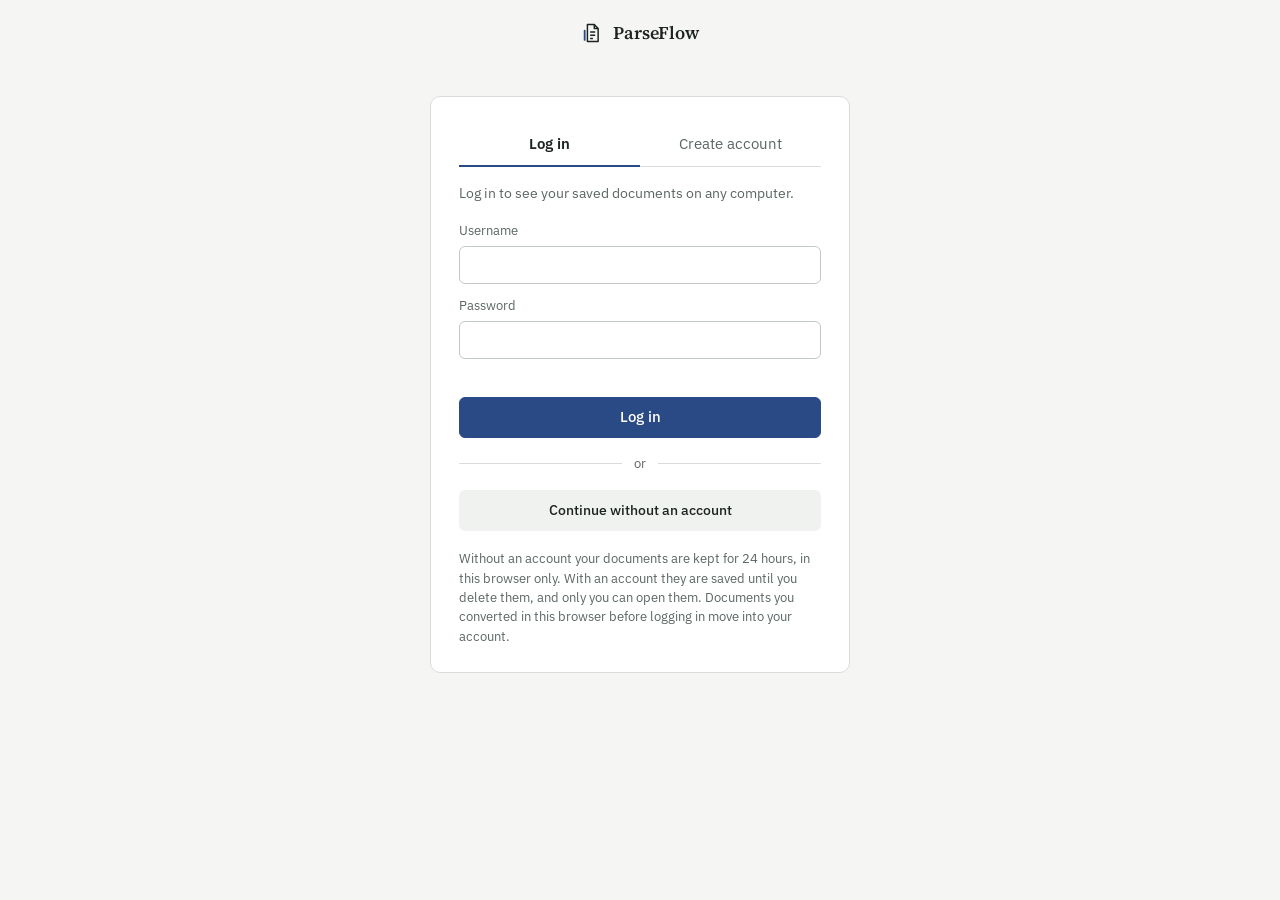
==== frontend/login.html @ 61996fc8 "Update ParseFlow to v0.8.1: offline PDF-to-Markdown engine, benchmark suite, and documentation" ====
<!DOCTYPE html><html lang="en"><head><meta charset="utf-8"><meta name="viewport" content="width=device-width,initial-scale=1">
<title>Log in · ParseFlow</title>
<link rel="preconnect" href="https://fonts.googleapis.com"><link href="https://fonts.googleapis.com/css2?family=IBM+Plex+Mono:wght@400;500&family=IBM+Plex+Sans:wght@400;500;600&family=Source+Serif+4:opsz,wght@8..60,500;8..60,600&display=swap" rel="stylesheet">
<link rel="stylesheet" href="theme.css?v=0.8.1"></head>
<body class="authpage"><div class="auth-wrap">
<nav class="nav"><a class="logo" href="/" style="text-decoration:none"><svg viewBox="0 0 24 24" fill="none" stroke="currentColor" stroke-width="1.6" stroke-linejoin="round" aria-hidden="true"><path d="M7 2.8h7.5l4.2 4.2v14.2H7z"/><path d="M14.5 2.8V7h4.2"/><path d="M10 11h5.5M10 14.5h5.5M10 18h3"/><path d="M4 9.5v10" stroke="var(--ac)" stroke-width="2" stroke-linecap="round"/></svg>ParseFlow</a></nav>
<main class="auth-main"><div class="auth-card" id="card">
 <div class="auth-tabs" role="tablist">
  <button role="tab" id="t-login" class="on" onclick="mode('login')">Log in</button>
  <button role="tab" id="t-register" onclick="mode('register')">Create account</button>
 </div>
 <p class="auth-sub" id="sub">Log in to see your saved documents on any computer.</p>
 <form id="f" method="post" action="javascript:void(0)" onsubmit="submitAuth(event)" autocomplete="on">
  <label>Username<input id="u" name="username" autocomplete="username" autocapitalize="none" spellcheck="false" required minlength="3" maxlength="32"></label>
  <label>Password<input id="p" name="password" type="password" autocomplete="current-password" required minlength="8" maxlength="200"></label>
  <div id="p2w" hidden><label>Repeat password<input id="p2" type="password" autocomplete="new-password" maxlength="200"></label></div>
  <div id="msg" class="auth-msg" role="alert"></div>
  <button class="btn pri auth-go" id="gobtn" type="submit">Log in</button>
 </form>
 <div class="auth-or">or</div>
 <a class="auth-skip" href="/">Continue without an account</a>
 <p class="auth-note" id="note">Without an account your documents are kept for 24 hours, in this browser only. With an account they are saved until you delete them, and only you can open them. Documents you converted in this browser before logging in move into your account.</p>
</div></main></div>
<script>
const $ = id => document.getElementById(id), esc = s => String(s ?? '').replace(/[&<>"]/g, c => ({ '&': '&amp;', '<': '&lt;', '>': '&gt;', '"': '&quot;' }[c]));
let M = new URLSearchParams(location.search).get('mode') === 'register' ? 'register' : 'login';
function mode(m) {
  M = m;
  $('t-login').classList.toggle('on', m === 'login'); $('t-register').classList.toggle('on', m === 'register');
  $('p2w').hidden = m !== 'register';
  $('p').autocomplete = m === 'register' ? 'new-password' : 'current-password';
  $('gobtn').textContent = m === 'register' ? 'Create account' : 'Log in';
  $('sub').textContent = m === 'register' ? 'Choose a username and a password (at least 8 characters). No email needed.' : 'Log in to see your saved documents on any computer.';
  $('msg').textContent = '';
}
function submitAuth(e) {
  e.preventDefault();
  const u = $('u').value.trim(), p = $('p').value;
  if (M === 'register' && p !== $('p2').value) { $('msg').textContent = 'The two passwords are not the same.'; return; }
  $('gobtn').disabled = true; $('msg').textContent = '';
  fetch('/api/auth/' + M, { method: 'POST', headers: { 'Content-Type': 'application/json' }, body: JSON.stringify({ username: u, password: p }) })
    .then(r => r.json()).then(j => {
      if (j.error) { $('msg').textContent = j.error.message; return; }
      location.href = '/?welcome=1';
    }).catch(() => { $('msg').textContent = 'The ParseFlow server could not be reached.'; })
    .finally(() => { $('gobtn').disabled = false; });
}
fetch('/api/me').then(r => r.json()).then(me => {
  if (!me.accounts) { $('card').innerHTML = '<p class="auth-sub">Accounts are not available on this deployment (it has no database). Your documents open normally without an account.</p><a class="auth-skip" href="/">Back to ParseFlow</a>'; return; }
  if (me.guest_hours <= 0) $('note').textContent = 'With an account your documents are saved until you delete them, and only you can open them.';
  if (me.signed_in) {
    $('card').innerHTML = `<p class="auth-sub">You are logged in as <b>${esc(me.user.username)}</b>.</p><a class="auth-skip" href="/">Go to ParseFlow</a><div class="auth-or">or</div><button class="btn auth-go" onclick="fetch('/api/auth/logout',{method:'POST'}).then(()=>location.reload())">Log out</button>`;
  }
}).catch(() => {});
mode(M);
</script></body></html>
---- frontend/theme.css ----
/* ParseFlow - one stylesheet for the whole UI.
   Palette: paper, ink and one fountain-pen blue. Green / amber / red are reserved for the
   verification states (verified / review / failed) and appear nowhere else. */
:root{
  --bg:#F5F6F4; --p:#FFFFFF; --p2:#F0F2F0; --bd:#D8DDDA; --bd2:#C3CAC6;
  --tx:#1C2321; --mu:#5B6662; --ac:#2A4A86; --ac-soft:#E6ECF6;
  --ok:#2E7D4F; --wn:#9A6400; --er:#B23A2E; --wn-soft:#FBF4E4;
  --serif:"Source Serif 4","Source Serif Pro",Charter,"Iowan Old Style",Georgia,serif;
  --sans:"IBM Plex Sans",-apple-system,"Segoe UI",system-ui,sans-serif;
  --monof:"IBM Plex Mono",ui-monospace,Consolas,monospace;
  --r:6px;
}
@media (prefers-color-scheme:dark){:root:not([data-theme="light"]){
  --bg:#15181A; --p:#1C2023; --p2:#23282B; --bd:#30363A; --bd2:#3D4448;
  --tx:#E6E9E7; --mu:#9AA4A0; --ac:#9BB4E3; --ac-soft:#232D40;
  --ok:#6CC08F; --wn:#E0B45C; --er:#E58A7E; --wn-soft:#2B261B;}}
:root[data-theme="dark"]{--bg:#15181A;--p:#1C2023;--p2:#23282B;--bd:#30363A;--bd2:#3D4448;--tx:#E6E9E7;--mu:#9AA4A0;--ac:#9BB4E3;--ac-soft:#232D40;--ok:#6CC08F;--wn:#E0B45C;--er:#E58A7E;--wn-soft:#2B261B}

*{box-sizing:border-box}
html,body{margin:0;height:100%}
body{background:var(--bg);color:var(--tx);font:14px/1.55 var(--sans);overflow:hidden;-webkit-font-smoothing:antialiased}
button{font:inherit;color:inherit;cursor:pointer}
a{color:var(--ac)}
:focus-visible{outline:2px solid var(--ac);outline-offset:2px}
.mono,code,kbd{font-family:var(--monof)}
.muted{color:var(--mu)}
.view{display:none;height:100%;overflow:auto}.view.on{display:block}

/* buttons */
.btn{background:var(--p);border:1px solid var(--bd2);padding:7px 14px;border-radius:var(--r);line-height:1.3;text-decoration:none;color:var(--tx);display:inline-block}
.btn:hover{border-color:var(--tx)}
.btn.pri{background:var(--ac);border-color:var(--ac);color:#fff;font-weight:500}
.btn.pri:hover{filter:brightness(1.08)}
@media (prefers-color-scheme:dark){:root:not([data-theme="light"]) .btn.pri{color:#10151d}}
.btn.sm{padding:4px 10px;font-size:12.5px}
.btn[disabled]{opacity:.55;cursor:default}
.btn.go{background:var(--p)}

/* ---------- landing ---------- */
#landing{background:var(--bg)}
.nav{display:flex;align-items:center;justify-content:space-between;max-width:1120px;margin:0 auto;padding:22px 28px}
.logo{display:flex;gap:10px;align-items:center;font:600 18px/1 var(--serif);letter-spacing:-.2px;color:var(--tx)}
.logo svg{width:22px;height:22px;flex:none}
.cap{font-size:12.5px;color:var(--mu);border:1px solid var(--bd);border-radius:999px;padding:3px 11px;background:var(--p);white-space:nowrap}
.cap i{display:inline-block;width:7px;height:7px;border-radius:50%;margin-right:7px;background:var(--bd2);vertical-align:1px}
.cap.on i{background:var(--ok)}
.hero-wrap{max-width:1120px;margin:0 auto;padding:34px 28px 10px;display:grid;grid-template-columns:minmax(0,1fr) minmax(0,1.05fr);gap:56px;align-items:start}
.hero h1{font:600 46px/1.08 var(--serif);letter-spacing:-.6px;margin:0 0 18px;max-width:15ch}
.hero p.lede{font-size:17px;line-height:1.6;color:var(--mu);max-width:34em;margin:0 0 28px}
.drop{border:1.5px dashed var(--bd2);border-radius:10px;background:var(--p);padding:26px 24px;cursor:pointer;display:flex;gap:16px;align-items:center}
.drop:hover,.drop.hv{border-color:var(--ac);background:var(--ac-soft)}
.drop svg{width:30px;height:30px;stroke:var(--ac);fill:none;stroke-width:1.5;flex:none}
.drop b{display:block;font-size:15px;font-weight:600;color:var(--tx)}
.drop span{color:var(--mu);font-size:13px}
.alt{margin:14px 0 0;color:var(--mu);font-size:13.5px}
.alt button{background:none;border:0;padding:0;color:var(--ac);text-decoration:underline;text-underline-offset:3px}
.err{margin:16px 0 0;border:1px solid var(--er);background:var(--p);border-radius:var(--r);padding:12px 16px}
.specimen{border:1px solid var(--bd);border-radius:10px;background:var(--p);overflow:hidden}
.specimen .cap2{display:flex;justify-content:space-between;gap:12px;padding:10px 14px;border-bottom:1px solid var(--bd);font-size:12.5px;color:var(--mu)}
.mock{display:grid;grid-template-columns:44% 56%}
.mock .l{padding:14px;background:var(--p2);border-right:1px solid var(--bd)}
.mock .l svg{width:100%;display:block;background:#fff;border:1px solid var(--bd)}
.mock .r{padding:14px 16px;min-width:0}
.mock pre{background:transparent;border:0;padding:0;margin:0;font-size:11.5px;line-height:1.55}
.facts{max-width:1120px;margin:40px auto 0;padding:28px 28px 56px;border-top:1px solid var(--bd);display:grid;grid-template-columns:repeat(3,minmax(0,1fr));gap:40px}
.facts h2{font:600 17px/1.3 var(--serif);margin:0 0 10px}
.facts p,.facts li{color:var(--mu);font-size:13.5px;line-height:1.6}
.facts p{margin:0}
.facts ul{margin:0;padding-left:18px}
.legend{list-style:none;padding:0!important;margin:0}
.legend li{display:flex;gap:10px;align-items:baseline;margin-bottom:6px}
.legend .pill{flex:none;min-width:78px;text-align:center}
.foot{max-width:1120px;margin:0 auto;padding:0 28px 32px;color:var(--mu);font-size:12.5px}
@media (max-width:900px){.hero-wrap{grid-template-columns:1fr;gap:30px}.facts{grid-template-columns:1fr;gap:24px}.hero h1{font-size:36px}}
@media (max-width:560px){.nav{padding:16px}.hero-wrap{padding:18px 16px 0}.facts{padding:24px 16px 40px}.foot{padding:0 16px 28px}.mock{grid-template-columns:1fr}.mock .l{display:none}.drop{padding:20px 16px}}

/* ---------- processing ---------- */
.proc{max-width:560px;margin:10vh auto;padding:0 24px}
.proc h2{font:600 24px var(--serif)}
.pcard{border:1px solid var(--bd);background:var(--p);border-radius:8px;padding:16px;margin-bottom:18px}
.pcard .nm{font-weight:600;font-size:15px}
.pcard .mt{display:flex;gap:14px;flex-wrap:wrap;color:var(--mu);font-size:12.5px;margin-top:4px}
.up{height:4px;background:var(--p2);border-radius:2px;margin-top:12px;overflow:hidden}.up i{display:block;height:100%;width:0;background:var(--ac);transition:width .3s}
.st{display:flex;gap:12px;padding:9px 0;border-bottom:1px solid var(--bd);align-items:center;color:var(--mu)}
.st b{width:22px;text-align:center}.st.dn{color:var(--tx)}.st.dn b{color:var(--ok)}.st.run{color:var(--tx)}.st.run b{color:var(--ac);animation:sp 1s linear infinite;display:inline-block}
.st span.mono{font-family:var(--sans);font-weight:500;width:96px;text-transform:lowercase;display:inline-block}.st span.mono::first-letter{text-transform:uppercase}
.st small{color:var(--mu);margin-left:auto;max-width:240px;text-align:right}
@keyframes sp{to{transform:rotate(360deg)}}

/* ---------- workspace ---------- */
.app{display:none;height:100%;grid-template-rows:52px 1fr}.app.on{display:grid}
.top{display:flex;align-items:center;gap:12px;padding:0 16px;border-bottom:1px solid var(--bd);background:var(--p)}
.top .logo{font-size:16px}.top .logo svg{width:18px;height:18px}
.top .fn{color:var(--mu);font-size:13px;overflow:hidden;text-overflow:ellipsis;white-space:nowrap;max-width:32vw}
.demo{font-size:11.5px;color:var(--wn);border:1px solid var(--wn);padding:1px 8px;border-radius:999px}
.main{display:grid;grid-template-columns:124px minmax(0,1fr) 7px var(--rtw,clamp(500px,42vw,780px));min-height:0}
.thumbs{border-right:1px solid var(--bd);overflow:auto;padding:10px;background:var(--p)}
.th{border:1px solid var(--bd);border-radius:4px;margin-bottom:10px;padding:4px;cursor:pointer;text-align:center;font-size:11.5px;color:var(--mu);background:var(--p)}
.th:hover{border-color:var(--bd2)}.th.on{border-color:var(--ac);color:var(--tx);box-shadow:0 0 0 1px var(--ac)}
.th svg{width:100%;display:block;background:#fff}
.vw{overflow:auto;padding:18px;background:var(--bg);position:relative}
.vw .bar{display:flex;gap:8px;align-items:center;margin-bottom:10px;color:var(--mu);font-size:12.5px;flex-wrap:wrap}
.page{max-width:640px;margin:0 auto;border:1px solid var(--bd);box-shadow:0 1px 2px rgba(28,35,33,.06),0 6px 18px rgba(28,35,33,.07)}
.page svg{display:block;width:100%;background:#fff}
.bb{fill:transparent;stroke-width:1.6;cursor:pointer}.bb:hover{fill:rgba(42,74,134,.10)}.bb.sel{fill:rgba(42,74,134,.16);stroke-width:3}
.bb.pulse{animation:pl .5s 3}@keyframes pl{50%{fill:rgba(154,100,0,.35)}}
.lab{font:600 11px var(--sans);pointer-events:none}
.rt{border-left:1px solid var(--bd);background:var(--p);display:flex;flex-direction:column;min-height:0}
.tabs{display:flex;flex-wrap:wrap;column-gap:2px;padding:0 10px;border-bottom:1px solid var(--bd)}
.tabs button{background:none;border:0;border-bottom:2px solid transparent;padding:12px 10px 10px;color:var(--mu);white-space:nowrap;font-size:13.5px;margin-bottom:-1px}
.tabs .tg{display:flex;flex-wrap:wrap;column-gap:2px}
.tabs .tg.dev{margin-left:auto;padding-left:10px;position:relative}
.tabs .tg.dev::before{content:"";position:absolute;left:2px;top:13px;bottom:12px;width:1px;background:var(--bd2)}
.tabs .tg.dev.wrapped{margin-left:0;padding-left:0}
.tabs .tg.dev.wrapped::before{display:none}
.tabs .tg.dev button{font-size:12.5px}
.tabs button:hover{color:var(--tx)}.tabs button.on{color:var(--tx);border-bottom-color:var(--ac);font-weight:500}
.pane{overflow:auto;padding:18px 20px 28px;flex:1;font-size:13.5px}
.pane h3{font:600 17px var(--serif);margin:0 0 8px}
.k{color:var(--mu);font-size:12px;font-weight:600;margin:14px 0 4px}
.pill{display:inline-block;font-size:11.5px;padding:1px 9px;border-radius:999px;border:1px solid var(--bd);white-space:nowrap}
.verified{color:var(--ok);border-color:var(--ok)}.review{color:var(--wn);border-color:var(--wn)}.failed{color:var(--er);border-color:var(--er)}
.grid{display:grid;grid-template-columns:1fr 1fr;gap:8px}
.stat{background:var(--p);border:1px solid var(--bd);border-radius:var(--r);padding:10px 12px}
.stat b{font:600 24px/1.1 var(--serif);display:block}.stat span{color:var(--mu);font-size:12px}
.stat.g b{color:var(--ok)}.stat.w b{color:var(--wn)}
.row{border:1px solid var(--bd);border-radius:var(--r);padding:9px 11px;margin-bottom:7px;cursor:pointer;background:var(--p)}
.row:hover{border-color:var(--bd2)}
.row .h{display:flex;gap:8px;align-items:center;font-size:12px;color:var(--mu)}.row p{margin:4px 0 0;font-size:13px}
.chips{display:flex;gap:6px;flex-wrap:wrap;margin-bottom:10px}
.chips button{font-size:12.5px;padding:3px 10px;border-radius:999px;border:1px solid var(--bd);background:var(--p);color:var(--tx)}
.chips button:hover{border-color:var(--ac);color:var(--ac)}.chips button.on{border-color:var(--ac);color:var(--ac);background:var(--ac-soft)}
pre{background:var(--p2);border:1px solid var(--bd);border-radius:var(--r);padding:10px;overflow:auto;font:12px/1.55 var(--monof);margin:4px 0;white-space:pre-wrap;word-break:break-word}
table.t{border-collapse:collapse;width:100%;font-size:12.5px}.t th,.t td{border:1px solid var(--bd);padding:5px 8px;text-align:left;vertical-align:top}.t th{background:var(--p2);font-weight:600}
.tw{max-width:100%;overflow-x:auto}
details{margin:3px 0}summary{cursor:pointer;color:var(--ac)}
.js-k{color:var(--ac)}.js-s{color:var(--ok)}.js-n{color:var(--wn)}
.flow{display:flex;gap:6px;align-items:center;font-size:12.5px}
.bar2{height:5px;border-radius:3px;background:var(--p2);overflow:hidden;margin-top:4px}.bar2 i{display:block;height:100%}
.ringw{display:flex;gap:14px;align-items:center;margin:6px 0}
.ring{--c:var(--ac);width:58px;height:58px;border-radius:50%;background:conic-gradient(var(--c) calc(var(--p)*1%),var(--p2) 0);display:grid;place-items:center;flex:none}
.ring b{width:46px;height:46px;border-radius:50%;background:var(--p);display:grid;place-items:center;font-size:13px}
.fl{display:flex;gap:5px;flex-wrap:wrap}.fl span{font-size:12px;padding:1px 8px;border-radius:999px;background:var(--p2);border:1px solid var(--bd);color:var(--tx)}
.warn{border:1px solid var(--bd);border-left:3px solid var(--wn);background:var(--p);border-radius:var(--r);padding:7px 10px;margin:6px 0;font-size:12.5px;color:var(--tx)}
.note{border:1px solid var(--bd);border-left:3px solid var(--bd2);background:var(--p2);border-radius:var(--r);padding:7px 10px;margin:6px 0;font-size:12.5px;color:var(--mu)}
.card{background:var(--p);border:1px solid var(--bd);border-radius:8px;padding:14px}
.vimg{background:#fff;border:1px solid var(--bd);border-radius:4px;margin:8px 0;overflow:hidden}
.vcard pre{max-height:240px;overflow:auto}
.vhead{display:flex;align-items:center;gap:10px;flex-wrap:wrap;border:1px solid var(--bd);background:var(--p2);border-radius:8px;padding:10px 12px;margin-bottom:12px;font-size:13px}
.ask{display:flex;gap:6px;margin-bottom:10px}
::-webkit-scrollbar{width:10px;height:10px}::-webkit-scrollbar-thumb{background:var(--bd);border-radius:6px;border:2px solid transparent;background-clip:padding-box}::-webkit-scrollbar-track{background:transparent}

/* AI status + dialog */
.aibtn .dot{display:inline-block;width:7px;height:7px;border-radius:50%;margin-right:7px;background:var(--ok);vertical-align:1px}
.aichip{font-size:12px;border:1px solid var(--bd);border-radius:999px;padding:2px 10px;color:var(--mu);background:var(--p)}
.aichip.on{color:var(--ok);border-color:var(--ok)}
button.aichip.off{cursor:pointer;color:var(--ac);border-color:var(--ac)}
.modalbg{position:fixed;inset:0;background:rgba(20,24,26,.45);display:none;align-items:center;justify-content:center;z-index:50;padding:16px}
.modal{background:var(--p);border:1px solid var(--bd);border-radius:10px;max-width:540px;width:100%;padding:20px 22px;box-shadow:0 18px 50px rgba(0,0,0,.18);max-height:92vh;overflow:auto}
.modal h3{font:600 19px var(--serif)}
.modal .prov{display:grid;gap:8px;margin:14px 0}
.modal .prov label{display:block;border:1px solid var(--bd);border-radius:8px;padding:10px 12px;cursor:pointer;font-size:13.5px}
.modal .prov label:has(input:checked){border-color:var(--ac);background:var(--ac-soft)}
.modal input[type=password],.modal select{background:var(--p);border:1px solid var(--bd2);color:var(--tx);border-radius:var(--r);padding:9px 11px;font:inherit;width:100%}
.okbox{border:1px solid var(--ok);color:var(--ok);border-radius:var(--r);padding:7px 10px;margin:8px 0;font-size:13px}

/* chat */
.chat{display:flex;flex-direction:column;height:calc(100vh - 150px);min-height:420px}
.chathead{display:flex;align-items:center;gap:10px;margin-bottom:8px}
.chathead b{font:600 17px var(--serif)}
.chatlog{flex:1;overflow:auto;padding:4px 2px 12px}
.av{display:none}
.msg{display:flex;margin:14px 0}.msg.me{justify-content:flex-end}
.msg.me .bub{background:var(--p2);border:1px solid var(--bd);border-radius:12px;padding:8px 13px;max-width:85%}
.msg.ai .bub{max-width:100%;min-width:0;line-height:1.65;font-size:14.5px;padding:2px 0 2px 14px;border-left:2px solid var(--bd)}
.msg.ai .bub p{margin:0 0 9px}.msg.ai .bub p:last-child{margin-bottom:0}
.msg.ai .bub ul,.msg.ai .bub ol{margin:4px 0 9px;padding-left:22px}
.msg.ai .bub h3,.msg.ai .bub h4,.msg.ai .bub h5,.msg.ai .bub h6{margin:12px 0 4px;font:600 15px var(--serif)}
.msg.ai .bub code{font-size:12.5px;background:var(--p2);padding:1px 4px;border-radius:3px}
.msg.ai .bub pre.code{background:var(--p2);padding:10px;border-radius:var(--r);overflow:auto}
.msg.ai .bub blockquote{border-left:3px solid var(--bd);margin:6px 0;padding-left:10px;color:var(--mu)}
.cite{border:0;background:var(--ac-soft);color:var(--ac);font:600 11px var(--sans);border-radius:3px;padding:0 5px;margin:0 1px;vertical-align:1px;cursor:pointer}
.cite:hover{background:var(--ac);color:#fff}
.gk{font-size:11px;border:1px solid var(--wn);color:var(--wn);border-radius:3px;padding:0 5px;white-space:nowrap}
.meta{color:var(--mu);font-size:12px;margin-top:8px}
.srcs{margin-top:8px;border-top:1px solid var(--bd);padding-top:6px}.srcs summary{color:var(--mu);font-size:12.5px}
.src{padding:8px 0;border-bottom:1px solid var(--bd)}
.welcome{padding:26px 4px}.welcome h3{font:600 19px var(--serif);margin:0 0 6px}
.composer{display:flex;gap:8px;align-items:flex-end;border:1px solid var(--bd2);background:var(--p);border-radius:10px;padding:6px 6px 6px 12px;position:sticky;bottom:0}
.composer:focus-within{border-color:var(--ac)}
.composer textarea{flex:1;border:0;outline:0;background:transparent;color:var(--tx);font:inherit;resize:none;padding:7px 0;max-height:160px}
.composer .send{border-radius:var(--r);padding:7px 12px}
.typing{display:inline-flex;gap:3px;vertical-align:middle}.typing i{width:5px;height:5px;border-radius:50%;background:var(--mu);animation:tp 1s infinite}.typing i:nth-child(2){animation-delay:.15s}.typing i:nth-child(3){animation-delay:.3s}
@keyframes tp{0%,80%,100%{opacity:.25}40%{opacity:1}}

/* guided tour (demo) */
.tour{position:fixed;left:50%;bottom:calc(22px + env(safe-area-inset-bottom,0px));transform:translateX(-50%);width:min(680px,92vw);background:var(--p);border:1px solid var(--bd2);border-radius:10px;padding:14px 18px;z-index:40;box-shadow:0 14px 40px rgba(0,0,0,.16);display:none}
.tour.on{display:block}
.tour .sn{font-size:12px;color:var(--mu)}.tour h4{margin:2px 0;font:600 16px var(--serif)}.tour p{margin:2px 0 12px;font-size:14px;color:var(--mu)}
.tour .ctl{display:flex;gap:8px;align-items:center}.tour .dots{display:flex;gap:5px;margin-right:auto}.tour .dots i{width:16px;height:3px;border-radius:2px;background:var(--bd)}.tour .dots i.on{background:var(--ac)}
.tour kbd{font-size:11px;border:1px solid var(--bd);border-radius:3px;padding:0 5px;color:var(--mu)}

@media (max-width:1100px){.main{grid-template-columns:96px minmax(0,1fr) 7px var(--rtw,clamp(420px,48vw,560px))}.tabs{padding:0 6px}.tabs button{padding:12px 8px 10px;font-size:13px}}
@media (max-width:760px){
  #app.on{overflow:auto}
  #app .main{display:flex;flex-direction:column;height:auto;min-height:0}
  #app .main>*{width:100%;max-width:100%;min-width:0;border-left:0;border-right:0}
  #app,#app .top,#app #pane{min-width:0;max-width:100vw}
  #app .top{flex-wrap:wrap;row-gap:6px;padding:8px 12px;height:auto}
  #app .top .fn{max-width:45vw}
  #app .top .cap{display:none}
  #thumbs{display:flex;gap:8px;overflow-x:auto;max-height:none}#thumbs .th{flex:0 0 90px}
  #app .vw{max-height:72vh;padding:10px}
  #app .rt{display:block;height:auto}
  #app .tabs{position:sticky;top:0;background:var(--p);z-index:3}
  #pane{max-height:none;overflow:visible}
  .chat{height:auto;min-height:0}
}
@media (prefers-reduced-motion:reduce){*{animation:none!important;transition:none!important}}
@media (max-width:560px){.nav{flex-wrap:wrap;gap:10px}.nav .cap{white-space:normal;max-width:100%}}

/* ---------- account and history ---------- */
.navr{display:flex;align-items:center;gap:12px;min-width:0}
.recent{max-width:1120px;margin:34px auto 0;padding:0 28px}
.recent .rh{display:flex;align-items:baseline;gap:14px;flex-wrap:wrap;margin-bottom:10px}
.recent h2{font:600 19px/1.3 var(--serif);margin:0}
.recent .rh .muted{font-size:13px}
.rlist{list-style:none;margin:0;padding:0;border:1px solid var(--bd);border-radius:8px;background:var(--p);overflow:hidden}
.rlist li{display:grid;grid-template-columns:minmax(0,1fr) 78px 96px 150px auto;gap:14px;align-items:center;padding:9px 14px;border-top:1px solid var(--bd)}
.rlist li:first-child{border-top:0}
.rname{background:none;border:0;padding:0;text-align:left;font-weight:500;overflow:hidden;text-overflow:ellipsis;white-space:nowrap}
.rname:hover:not([disabled]){color:var(--ac);text-decoration:underline}
.rname[disabled]{cursor:default;color:var(--mu)}
.rmeta{color:var(--mu);font-size:12.5px;white-space:nowrap}
.rst{font-size:12px;white-space:nowrap}
.rst::before{content:"";display:inline-block;width:7px;height:7px;border-radius:50%;margin-right:7px;vertical-align:1px;background:var(--bd2)}
.rst.ok::before{background:var(--ok)}.rst.run::before{background:var(--ac)}.rst.bad::before{background:var(--er)}
.ract{display:flex;gap:6px;justify-content:flex-end}
.btn.ghost{border-color:transparent;background:none;color:var(--mu)}
.btn.ghost:hover{border-color:var(--bd2);color:var(--tx)}
.linkbtn{background:none;border:0;color:var(--ac);padding:8px 0;font-size:13px}
.linkbtn:hover{text-decoration:underline}
.toast{position:fixed;left:50%;bottom:24px;transform:translateX(-50%);background:var(--tx);color:var(--bg);padding:10px 16px;border-radius:6px;font-size:13.5px;z-index:90;max-width:calc(100% - 32px);transition:opacity .5s}
.toast.out{opacity:0}
@media (max-width:760px){.rlist li{grid-template-columns:minmax(0,1fr) auto;gap:4px 10px}.rlist li .rmeta{display:none}.rlist li .rst{grid-column:1}.rlist li .ract{grid-column:2;grid-row:1/3}}
@media (max-width:560px){.recent{padding:0 16px}}

.navr .btn{white-space:nowrap}
@media (max-width:560px){.navr{width:100%;justify-content:space-between;gap:8px}.navr .cap{min-width:0;flex:1 1 auto;overflow:hidden;text-overflow:ellipsis;white-space:nowrap}}
.skipnote{display:flex;gap:14px;align-items:center;justify-content:space-between;margin-top:16px;padding:12px 14px;border:1px solid var(--bd);border-radius:var(--r);background:var(--p);font-size:13px;color:var(--mu)}
.skipnote .btn{flex:none}
@media (max-width:560px){.skipnote{flex-direction:column;align-items:stretch}}

/* ---------- workspace: resizable side panel, tab help, first-time guide ---------- */
.split{cursor:col-resize;background:var(--bg);border-left:1px solid var(--bd);position:relative;touch-action:none}
.split::after{content:"";position:absolute;left:1px;top:50%;width:3px;height:36px;margin-top:-18px;border-radius:2px;background:var(--bd2)}
.split:hover::after,.split.drag::after,.split:focus-visible::after{background:var(--ac)}
.rt{border-left:0}
.tabhelp{padding:9px 20px;font-size:12.5px;color:var(--mu);border-bottom:1px solid var(--bd);background:var(--p2);line-height:1.45}
.tabhelp:empty{display:none}
.legend-mini{display:inline-flex;gap:12px;font-size:12px;color:var(--mu);margin-right:6px}
.legend-mini span{display:inline-flex;align-items:center;gap:5px}
.legend-mini i{width:9px;height:9px;border-radius:2px;display:inline-block}
.guide{display:flex;gap:16px;align-items:flex-start;max-width:900px;margin:0 auto 14px;padding:14px 16px;border:1px solid var(--bd);border-left:3px solid var(--ac);border-radius:var(--r);background:var(--p);font-size:13.5px;line-height:1.55}
.guide h4{margin:0 0 6px;font:600 15px/1.3 var(--serif)}
.guide ol{margin:0;padding-left:18px;color:var(--mu)}
.guide ol b{color:var(--tx);font-weight:600}
.guide .btn{flex:none}
body.dragging,body.dragging *{cursor:col-resize!important;user-select:none!important}
@media (max-width:760px){.split{display:none}.legend-mini{display:none}.tabs .tg.dev{margin-left:0}.guide{flex-direction:column}}
.th{overflow-wrap:break-word;line-height:1.35;font-size:11px}
.livechip{font-size:12.5px;color:var(--mu);display:inline-flex;align-items:center;gap:7px;white-space:nowrap}
.livechip .spin{width:11px;height:11px;border:2px solid var(--bd2);border-top-color:var(--ac);border-radius:50%;display:inline-block;animation:sp .8s linear infinite}
.th .thimg{display:block;width:100%;height:auto;background:#fff}

/* ---------- login page ---------- */
body.authpage{overflow:auto}
.auth-wrap{min-height:100%;display:flex;flex-direction:column}
.auth-main{flex:1;display:flex;justify-content:center;align-items:flex-start;padding:30px 16px 60px}
.auth-card{width:100%;max-width:420px;background:var(--p);border:1px solid var(--bd);border-radius:10px;padding:26px 28px}
.auth-tabs{display:flex;border-bottom:1px solid var(--bd);margin:0 0 16px}
.auth-tabs button{flex:1;background:none;border:0;border-bottom:2px solid transparent;padding:10px 8px;margin-bottom:-1px;color:var(--mu);font-size:14.5px}
.auth-tabs button.on{color:var(--tx);border-bottom-color:var(--ac);font-weight:600}
.auth-sub{color:var(--mu);font-size:14px;margin:0 0 16px}
.auth-card label{display:block;font-size:13px;color:var(--mu);margin:0 0 12px}
.auth-card input{display:block;width:100%;margin-top:5px;padding:9px 11px;border:1px solid var(--bd2);border-radius:var(--r);background:var(--p);color:var(--tx);font:14px var(--sans)}
.auth-card input:focus{outline:2px solid var(--ac);outline-offset:0;border-color:var(--ac)}
.auth-msg{color:var(--er);font-size:13.5px;min-height:18px;margin:0 0 8px}
.auth-go{width:100%;padding:10px 14px;font-size:14.5px}
.auth-or{display:flex;align-items:center;gap:12px;color:var(--mu);font-size:12.5px;margin:16px 0}
.auth-or::before,.auth-or::after{content:"";flex:1;height:1px;background:var(--bd)}
.auth-skip{display:block;text-align:center;padding:10px;border-radius:var(--r);background:var(--p2);color:var(--tx);text-decoration:none;font-weight:500}
.auth-skip:hover{background:var(--bd)}
.auth-note{font-size:12.5px;color:var(--mu);margin:18px 0 0;line-height:1.55}
/* account menu in the top bar */
.acct-menu{position:relative}
.acct-btn{display:flex;align-items:center;gap:8px;background:var(--p);border:1px solid var(--bd);border-radius:999px;padding:3px 12px 3px 3px}
.acct-btn:hover{border-color:var(--bd2)}
.acct-btn .av{display:inline-block;flex:none;width:26px;height:26px;border-radius:50%;background:var(--ac-soft);color:var(--ac);font:600 11.5px/26px var(--sans);text-align:center}
.acct-btn .nm{font-size:13px;max-width:14ch;overflow:hidden;text-overflow:ellipsis;white-space:nowrap}
.acct-pop{position:absolute;right:0;top:calc(100% + 6px);z-index:30;min-width:210px;background:var(--p);border:1px solid var(--bd);border-radius:8px;box-shadow:0 8px 24px rgba(0,0,0,.08);padding:6px}
.acct-pop .who{padding:8px 10px 10px;border-bottom:1px solid var(--bd);margin-bottom:4px;font-size:13px;color:var(--mu)}
.acct-pop .who b{color:var(--tx)}
.acct-pop button{display:block;width:100%;text-align:left;background:none;border:0;padding:7px 10px;border-radius:5px}
.acct-pop button:hover{background:var(--p2)}
@media (max-width:560px){.acct-btn .nm{display:none}.acct-btn{padding:3px}}
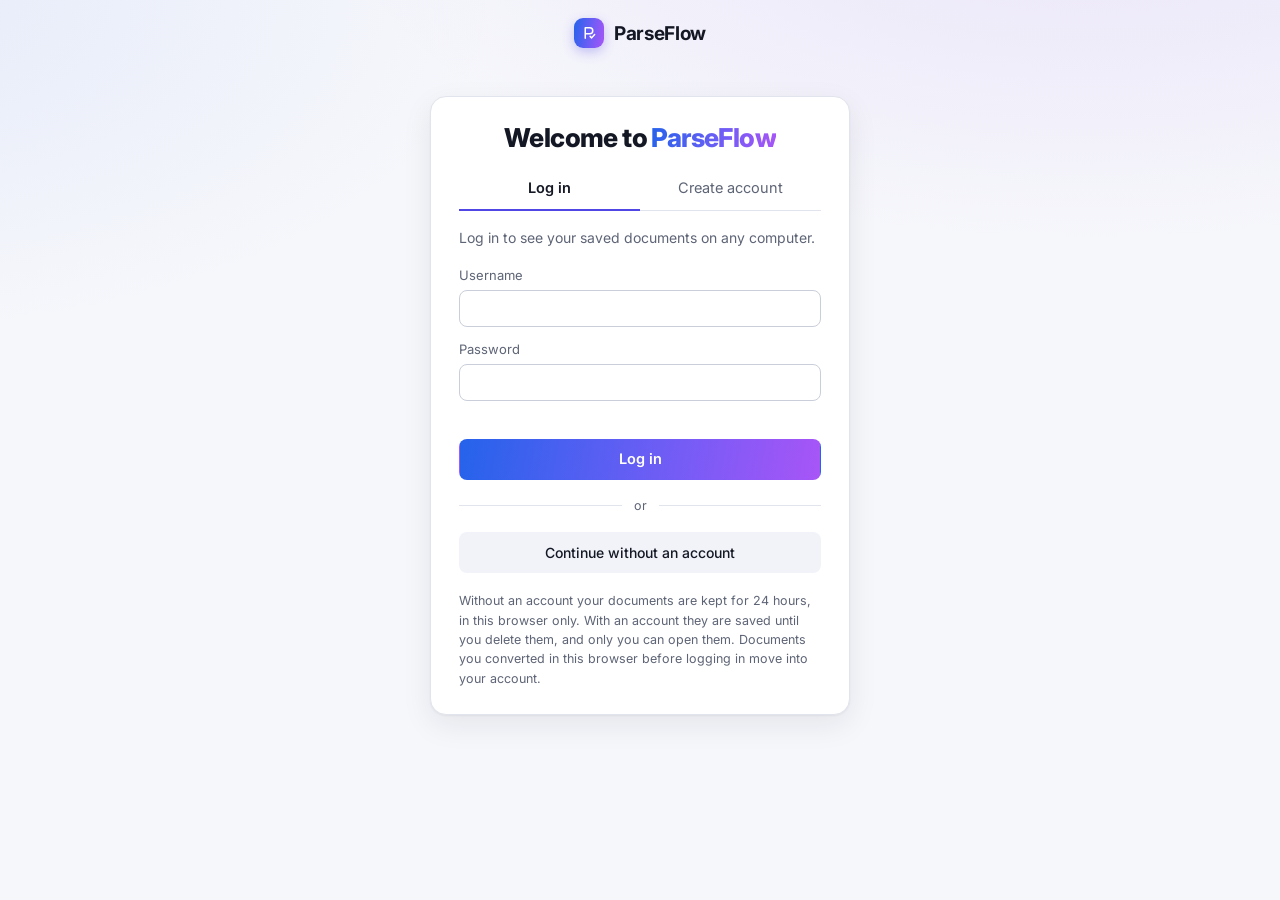
==== commit 61b44046: "Release v0.9.1: update codebase to version 0.9.1" ====
--- a/frontend/login.html
+++ b/frontend/login.html
@@ -1,10 +1,11 @@
 <!DOCTYPE html><html lang="en"><head><meta charset="utf-8"><meta name="viewport" content="width=device-width,initial-scale=1">
 <title>Log in · ParseFlow</title>
-<link rel="preconnect" href="https://fonts.googleapis.com"><link href="https://fonts.googleapis.com/css2?family=IBM+Plex+Mono:wght@400;500&family=IBM+Plex+Sans:wght@400;500;600&family=Source+Serif+4:opsz,wght@8..60,500;8..60,600&display=swap" rel="stylesheet">
-<link rel="stylesheet" href="theme.css?v=0.8.1"></head>
-<body class="authpage"><div class="auth-wrap">
-<nav class="nav"><a class="logo" href="/" style="text-decoration:none"><svg viewBox="0 0 24 24" fill="none" stroke="currentColor" stroke-width="1.6" stroke-linejoin="round" aria-hidden="true"><path d="M7 2.8h7.5l4.2 4.2v14.2H7z"/><path d="M14.5 2.8V7h4.2"/><path d="M10 11h5.5M10 14.5h5.5M10 18h3"/><path d="M4 9.5v10" stroke="var(--ac)" stroke-width="2" stroke-linecap="round"/></svg>ParseFlow</a></nav>
+<link rel="preconnect" href="https://fonts.googleapis.com"><link href="https://fonts.googleapis.com/css2?family=IBM+Plex+Mono:wght@400;500&family=Inter:wght@400;500;600;700;800&display=swap" rel="stylesheet">
+<link rel="stylesheet" href="theme.css?v=0.9.0"></head>
+<body class="authpage" id="landing"><div class="auth-wrap">
+<nav class="nav"><a class="brand" href="/" aria-label="ParseFlow home"><span class="mark" aria-hidden="true"><svg viewBox="0 0 24 24" fill="none" stroke="#fff" stroke-width="2" stroke-linecap="round" stroke-linejoin="round"><path d="M7 19V5h6a4 4 0 010 8H7"/><path d="M13.5 16.5l2 2 4-4.5"/></svg></span>ParseFlow</a></nav>
 <main class="auth-main"><div class="auth-card" id="card">
+ <div class="auth-head"><h1>Welcome to <span class="gt">ParseFlow</span></h1></div>
  <div class="auth-tabs" role="tablist">
   <button role="tab" id="t-login" class="on" onclick="mode('login')">Log in</button>
   <button role="tab" id="t-register" onclick="mode('register')">Create account</button>
--- a/frontend/theme.css
+++ b/frontend/theme.css
@@ -2,19 +2,20 @@
    Palette: paper, ink and one fountain-pen blue. Green / amber / red are reserved for the
    verification states (verified / review / failed) and appear nowhere else. */
 :root{
-  --bg:#F5F6F4; --p:#FFFFFF; --p2:#F0F2F0; --bd:#D8DDDA; --bd2:#C3CAC6;
-  --tx:#1C2321; --mu:#5B6662; --ac:#2A4A86; --ac-soft:#E6ECF6;
-  --ok:#2E7D4F; --wn:#9A6400; --er:#B23A2E; --wn-soft:#FBF4E4;
-  --serif:"Source Serif 4","Source Serif Pro",Charter,"Iowan Old Style",Georgia,serif;
-  --sans:"IBM Plex Sans",-apple-system,"Segoe UI",system-ui,sans-serif;
+  --bg:#F6F7FB; --p:#FFFFFF; --p2:#F1F3F8; --bd:#E1E4EC; --bd2:#C9CEDA;
+  --tx:#141824; --mu:#5D6475; --ac:#4F46E5; --ac-soft:#EEEDFD;
+  --ok:#1F8A55; --wn:#A16207; --er:#C2412D; --wn-soft:#FEF6E7;
+  --grad:linear-gradient(100deg,#2563EB 0%,#6D5DF5 55%,#A855F7 100%);
+  --serif:"Inter",-apple-system,"Segoe UI",system-ui,sans-serif;
+  --sans:"Inter",-apple-system,"Segoe UI",system-ui,sans-serif;
   --monof:"IBM Plex Mono",ui-monospace,Consolas,monospace;
-  --r:6px;
+  --r:8px; --shadow:0 1px 2px rgba(20,24,36,.05),0 10px 30px rgba(20,24,36,.08);
 }
 @media (prefers-color-scheme:dark){:root:not([data-theme="light"]){
-  --bg:#15181A; --p:#1C2023; --p2:#23282B; --bd:#30363A; --bd2:#3D4448;
-  --tx:#E6E9E7; --mu:#9AA4A0; --ac:#9BB4E3; --ac-soft:#232D40;
-  --ok:#6CC08F; --wn:#E0B45C; --er:#E58A7E; --wn-soft:#2B261B;}}
-:root[data-theme="dark"]{--bg:#15181A;--p:#1C2023;--p2:#23282B;--bd:#30363A;--bd2:#3D4448;--tx:#E6E9E7;--mu:#9AA4A0;--ac:#9BB4E3;--ac-soft:#232D40;--ok:#6CC08F;--wn:#E0B45C;--er:#E58A7E;--wn-soft:#2B261B}
+  --bg:#0F1117; --p:#171A22; --p2:#1F232D; --bd:#2A2F3B; --bd2:#3A4050;
+  --tx:#E8EAF0; --mu:#9BA3B4; --ac:#9C95FF; --ac-soft:#25234A;
+  --ok:#5CC98E; --wn:#E3B55B; --er:#F08B7A; --wn-soft:#2C2618; --shadow:0 1px 2px rgba(0,0,0,.3),0 10px 30px rgba(0,0,0,.35);}}
+:root[data-theme="dark"]{--bg:#0F1117;--p:#171A22;--p2:#1F232D;--bd:#2A2F3B;--bd2:#3A4050;--tx:#E8EAF0;--mu:#9BA3B4;--ac:#9C95FF;--ac-soft:#25234A;--ok:#5CC98E;--wn:#E3B55B;--er:#F08B7A;--wn-soft:#2C2618;--shadow:0 1px 2px rgba(0,0,0,.3),0 10px 30px rgba(0,0,0,.35)}
 
 *{box-sizing:border-box}
 html,body{margin:0;height:100%}
@@ -29,7 +30,7 @@
 /* buttons */
 .btn{background:var(--p);border:1px solid var(--bd2);padding:7px 14px;border-radius:var(--r);line-height:1.3;text-decoration:none;color:var(--tx);display:inline-block}
 .btn:hover{border-color:var(--tx)}
-.btn.pri{background:var(--ac);border-color:var(--ac);color:#fff;font-weight:500}
+.btn.pri{background:var(--grad);border-color:transparent;color:#fff;font-weight:600}
 .btn.pri:hover{filter:brightness(1.08)}
 @media (prefers-color-scheme:dark){:root:not([data-theme="light"]) .btn.pri{color:#10151d}}
 .btn.sm{padding:4px 10px;font-size:12.5px}
@@ -37,42 +38,80 @@
 .btn.go{background:var(--p)}
 
 /* ---------- landing ---------- */
-#landing{background:var(--bg)}
-.nav{display:flex;align-items:center;justify-content:space-between;max-width:1120px;margin:0 auto;padding:22px 28px}
-.logo{display:flex;gap:10px;align-items:center;font:600 18px/1 var(--serif);letter-spacing:-.2px;color:var(--tx)}
+#landing{background:radial-gradient(1100px 520px at 85% -120px,rgba(124,58,237,.10),transparent 70%),radial-gradient(900px 480px at -10% 0,rgba(37,99,235,.08),transparent 70%),var(--bg)}
+.nav{display:flex;align-items:center;gap:28px;max-width:1180px;margin:0 auto;padding:18px 28px}
+.brand{display:flex;gap:10px;align-items:center;font:700 19px/1 var(--sans);letter-spacing:-.3px;color:var(--tx);text-decoration:none}
+.brand .mark{width:30px;height:30px;border-radius:9px;background:var(--grad);display:grid;place-items:center;box-shadow:0 4px 12px rgba(79,70,229,.3)}
+.brand .mark svg{width:18px;height:18px}
+.navlinks{display:flex;gap:22px;margin-right:auto}
+.navlinks a{color:var(--mu);text-decoration:none;font-size:14px}.navlinks a:hover{color:var(--tx)}
+.logo{display:flex;gap:10px;align-items:center;font:700 17px/1 var(--sans);letter-spacing:-.2px;color:var(--tx)}
 .logo svg{width:22px;height:22px;flex:none}
-.cap{font-size:12.5px;color:var(--mu);border:1px solid var(--bd);border-radius:999px;padding:3px 11px;background:var(--p);white-space:nowrap}
+.cap{font-size:12.5px;color:var(--mu);border:1px solid var(--bd);border-radius:999px;padding:4px 11px;background:var(--p);white-space:nowrap}
 .cap i{display:inline-block;width:7px;height:7px;border-radius:50%;margin-right:7px;background:var(--bd2);vertical-align:1px}
-.cap.on i{background:var(--ok)}
-.hero-wrap{max-width:1120px;margin:0 auto;padding:34px 28px 10px;display:grid;grid-template-columns:minmax(0,1fr) minmax(0,1.05fr);gap:56px;align-items:start}
-.hero h1{font:600 46px/1.08 var(--serif);letter-spacing:-.6px;margin:0 0 18px;max-width:15ch}
-.hero p.lede{font-size:17px;line-height:1.6;color:var(--mu);max-width:34em;margin:0 0 28px}
-.drop{border:1.5px dashed var(--bd2);border-radius:10px;background:var(--p);padding:26px 24px;cursor:pointer;display:flex;gap:16px;align-items:center}
-.drop:hover,.drop.hv{border-color:var(--ac);background:var(--ac-soft)}
-.drop svg{width:30px;height:30px;stroke:var(--ac);fill:none;stroke-width:1.5;flex:none}
-.drop b{display:block;font-size:15px;font-weight:600;color:var(--tx)}
-.drop span{color:var(--mu);font-size:13px}
+.cap.on i{background:var(--ok);box-shadow:0 0 0 3px rgba(31,138,85,.15)}
+.btn.dark{background:var(--tx);border-color:var(--tx);color:var(--bg);font-weight:600}
+.btn.dark:hover{filter:brightness(1.15)}
+.hero-wrap{max-width:1180px;margin:0 auto;padding:30px 28px 10px;display:grid;grid-template-columns:minmax(0,1fr) minmax(0,1.02fr);gap:52px;align-items:start}
+.eyebrow{display:inline-flex;align-items:center;gap:8px;font-size:12.5px;color:var(--mu);border:1px solid var(--bd);background:var(--p);border-radius:999px;padding:5px 12px;margin-bottom:18px}
+.eyebrow i{width:7px;height:7px;border-radius:50%;background:var(--grad)}
+.hero h1{font:800 52px/1.04 var(--sans);letter-spacing:-1.6px;margin:0 0 18px;max-width:14ch}
+.gt{background:var(--grad);-webkit-background-clip:text;background-clip:text;color:transparent}
+.hero p.lede{font-size:17px;line-height:1.6;color:var(--mu);max-width:33em;margin:0 0 24px}
+.upcard{background:var(--p);border:1px solid var(--bd);border-radius:16px;padding:16px;box-shadow:var(--shadow);transition:border-color .15s,box-shadow .15s}
+.upcard.hv{border-color:var(--ac);box-shadow:0 0 0 4px var(--ac-soft),var(--shadow)}
+.upbtn{width:100%;display:flex;align-items:center;justify-content:center;gap:10px;border:0;border-radius:11px;padding:15px 18px;background:var(--grad);color:#fff;font:600 16px var(--sans);box-shadow:0 6px 18px rgba(79,70,229,.28)}
+.upbtn:hover{filter:brightness(1.06)}.upbtn svg{width:20px;height:20px;stroke:#fff;fill:none;stroke-width:2}
+.drophint{text-align:center;color:var(--mu);font-size:12.5px;margin:8px 0 12px}
+.choices{display:grid;grid-template-columns:1fr 1fr;gap:10px}
+.choices:empty{display:none}
+.choice{display:block;border:1px solid var(--bd);border-radius:11px;padding:10px 12px;text-decoration:none;color:var(--tx);background:var(--p);font-size:13px;line-height:1.4;cursor:default}
+.choice b{display:flex;align-items:center;gap:6px;font-size:13.5px;margin-bottom:2px}
+.choice span{color:var(--mu)}
+.choice.on{border-color:var(--ac);background:var(--ac-soft)}
+a.choice{cursor:pointer}a.choice:hover{border-color:var(--ac)}
+.choice.wide{grid-column:1/-1}
+.fmts{display:flex;flex-wrap:wrap;gap:6px;margin-top:12px;align-items:center}
+.fmts span{font:500 11.5px var(--monof);border:1px solid var(--bd);border-radius:6px;padding:2px 7px;color:var(--mu);background:var(--p2)}
+.fmts em{font-style:normal;color:var(--mu);font-size:12px;margin-left:2px}
 .alt{margin:14px 0 0;color:var(--mu);font-size:13.5px}
 .alt button{background:none;border:0;padding:0;color:var(--ac);text-decoration:underline;text-underline-offset:3px}
 .err{margin:16px 0 0;border:1px solid var(--er);background:var(--p);border-radius:var(--r);padding:12px 16px}
-.specimen{border:1px solid var(--bd);border-radius:10px;background:var(--p);overflow:hidden}
-.specimen .cap2{display:flex;justify-content:space-between;gap:12px;padding:10px 14px;border-bottom:1px solid var(--bd);font-size:12.5px;color:var(--mu)}
+.specimen{border:1px solid var(--bd);border-radius:16px;background:var(--p);overflow:hidden;box-shadow:var(--shadow)}
+.specimen .cap2{display:flex;justify-content:space-between;gap:12px;padding:11px 16px;border-bottom:1px solid var(--bd);font-size:12.5px;color:var(--mu)}
+.live{display:inline-flex;align-items:center;gap:6px;color:var(--ok);font-size:11.5px;letter-spacing:.06em;text-transform:uppercase;margin-right:8px}
+.live i{width:7px;height:7px;border-radius:50%;background:var(--ok);animation:blink 2s infinite}
+@keyframes blink{50%{opacity:.35}}
 .mock{display:grid;grid-template-columns:44% 56%}
 .mock .l{padding:14px;background:var(--p2);border-right:1px solid var(--bd)}
-.mock .l svg{width:100%;display:block;background:#fff;border:1px solid var(--bd)}
+.mock .l svg{width:100%;display:block;background:#fff;border:1px solid var(--bd);border-radius:4px}
 .mock .r{padding:14px 16px;min-width:0}
 .mock pre{background:transparent;border:0;padding:0;margin:0;font-size:11.5px;line-height:1.55}
-.facts{max-width:1120px;margin:40px auto 0;padding:28px 28px 56px;border-top:1px solid var(--bd);display:grid;grid-template-columns:repeat(3,minmax(0,1fr));gap:40px}
-.facts h2{font:600 17px/1.3 var(--serif);margin:0 0 10px}
+.marquee{max-width:1180px;margin:34px auto 0;overflow:hidden;border-top:1px solid var(--bd);border-bottom:1px solid var(--bd);padding:12px 0;-webkit-mask-image:linear-gradient(90deg,transparent,#000 8%,#000 92%,transparent);mask-image:linear-gradient(90deg,transparent,#000 8%,#000 92%,transparent)}
+.marquee .track{display:flex;gap:12px;width:max-content;animation:slide 48s linear infinite}
+.marquee span{white-space:nowrap;font-size:13px;color:var(--mu);border:1px solid var(--bd);background:var(--p);border-radius:999px;padding:6px 14px}
+.marquee b{color:var(--tx);font-weight:600}
+@keyframes slide{to{transform:translateX(-50%)}}
+.facts{max-width:1180px;margin:36px auto 0;padding:0 28px;display:grid;grid-template-columns:repeat(3,minmax(0,1fr));gap:18px}
+.fcard{background:var(--p);border:1px solid var(--bd);border-radius:14px;padding:20px 22px;scroll-margin-top:20px}
+.ficon{width:34px;height:34px;border-radius:10px;background:var(--ac-soft);display:grid;place-items:center;margin-bottom:12px}
+.ficon svg{width:18px;height:18px;fill:none;stroke:var(--ac);stroke-width:1.8;stroke-linecap:round;stroke-linejoin:round}
+.facts h2{font:700 16px/1.3 var(--sans);margin:0 0 10px}
 .facts p,.facts li{color:var(--mu);font-size:13.5px;line-height:1.6}
 .facts p{margin:0}
 .facts ul{margin:0;padding-left:18px}
 .legend{list-style:none;padding:0!important;margin:0}
 .legend li{display:flex;gap:10px;align-items:baseline;margin-bottom:6px}
 .legend .pill{flex:none;min-width:78px;text-align:center}
-.foot{max-width:1120px;margin:0 auto;padding:0 28px 32px;color:var(--mu);font-size:12.5px}
-@media (max-width:900px){.hero-wrap{grid-template-columns:1fr;gap:30px}.facts{grid-template-columns:1fr;gap:24px}.hero h1{font-size:36px}}
-@media (max-width:560px){.nav{padding:16px}.hero-wrap{padding:18px 16px 0}.facts{padding:24px 16px 40px}.foot{padding:0 16px 28px}.mock{grid-template-columns:1fr}.mock .l{display:none}.drop{padding:20px 16px}}
+.steps{max-width:1180px;margin:36px auto 0;padding:0 28px}
+.steps h2{font:700 20px var(--sans);letter-spacing:-.3px;margin:0 0 14px}
+.steps ol{list-style:none;margin:0;padding:0;display:grid;grid-template-columns:repeat(3,minmax(0,1fr));gap:18px;counter-reset:s}
+.steps li{counter-increment:s;display:flex;flex-direction:column;gap:4px;padding:16px 18px;border-radius:14px;border:1px dashed var(--bd2)}
+.steps li::before{content:counter(s);width:26px;height:26px;border-radius:50%;background:var(--grad);color:#fff;font:700 13px/26px var(--sans);text-align:center;margin-bottom:6px}
+.steps b{font-size:15px}.steps span{color:var(--mu);font-size:13.5px}
+.foot{max-width:1180px;margin:0 auto;padding:30px 28px 32px;color:var(--mu);font-size:12.5px}
+@media (max-width:980px){.navlinks{display:none}.hero-wrap{grid-template-columns:1fr;gap:30px}.facts,.steps ol{grid-template-columns:1fr;gap:14px}.hero h1{font-size:40px}}
+@media (max-width:560px){.nav{padding:14px 16px;gap:12px}.hero-wrap{padding:14px 16px 0}.facts,.steps{padding:0 16px}.foot{padding:24px 16px 28px}.mock{grid-template-columns:1fr}.mock .l{display:none}.hero h1{font-size:34px;letter-spacing:-1px}.choices{grid-template-columns:1fr}.marquee{margin-top:24px}}
 
 /* ---------- processing ---------- */
 .proc{max-width:560px;margin:10vh auto;padding:0 24px}
@@ -80,7 +119,7 @@
 .pcard{border:1px solid var(--bd);background:var(--p);border-radius:8px;padding:16px;margin-bottom:18px}
 .pcard .nm{font-weight:600;font-size:15px}
 .pcard .mt{display:flex;gap:14px;flex-wrap:wrap;color:var(--mu);font-size:12.5px;margin-top:4px}
-.up{height:4px;background:var(--p2);border-radius:2px;margin-top:12px;overflow:hidden}.up i{display:block;height:100%;width:0;background:var(--ac);transition:width .3s}
+.up{height:4px;background:var(--p2);border-radius:2px;margin-top:12px;overflow:hidden}.up i{display:block;height:100%;width:0;background:var(--grad);transition:width .3s}
 .st{display:flex;gap:12px;padding:9px 0;border-bottom:1px solid var(--bd);align-items:center;color:var(--mu)}
 .st b{width:22px;text-align:center}.st.dn{color:var(--tx)}.st.dn b{color:var(--ok)}.st.run{color:var(--tx)}.st.run b{color:var(--ac);animation:sp 1s linear infinite;display:inline-block}
 .st span.mono{font-family:var(--sans);font-weight:500;width:96px;text-transform:lowercase;display:inline-block}.st span.mono::first-letter{text-transform:uppercase}
@@ -88,7 +127,7 @@
 @keyframes sp{to{transform:rotate(360deg)}}
 
 /* ---------- workspace ---------- */
-.app{display:none;height:100%;grid-template-rows:52px 1fr}.app.on{display:grid}
+.app{display:none;height:100%;grid-template-rows:56px 1fr}.app.on{display:grid}
 .top{display:flex;align-items:center;gap:12px;padding:0 16px;border-bottom:1px solid var(--bd);background:var(--p)}
 .top .logo{font-size:16px}.top .logo svg{width:18px;height:18px}
 .top .fn{color:var(--mu);font-size:13px;overflow:hidden;text-overflow:ellipsis;white-space:nowrap;max-width:32vw}
@@ -102,7 +141,7 @@
 .vw .bar{display:flex;gap:8px;align-items:center;margin-bottom:10px;color:var(--mu);font-size:12.5px;flex-wrap:wrap}
 .page{max-width:640px;margin:0 auto;border:1px solid var(--bd);box-shadow:0 1px 2px rgba(28,35,33,.06),0 6px 18px rgba(28,35,33,.07)}
 .page svg{display:block;width:100%;background:#fff}
-.bb{fill:transparent;stroke-width:1.6;cursor:pointer}.bb:hover{fill:rgba(42,74,134,.10)}.bb.sel{fill:rgba(42,74,134,.16);stroke-width:3}
+.bb{fill:transparent;stroke-width:1.6;cursor:pointer}.bb:hover{fill:rgba(79,70,229,.10)}.bb.sel{fill:rgba(79,70,229,.16);stroke-width:3}
 .bb.pulse{animation:pl .5s 3}@keyframes pl{50%{fill:rgba(154,100,0,.35)}}
 .lab{font:600 11px var(--sans);pointer-events:none}
 .rt{border-left:1px solid var(--bd);background:var(--p);display:flex;flex-direction:column;min-height:0}
@@ -121,9 +160,9 @@
 .pill{display:inline-block;font-size:11.5px;padding:1px 9px;border-radius:999px;border:1px solid var(--bd);white-space:nowrap}
 .verified{color:var(--ok);border-color:var(--ok)}.review{color:var(--wn);border-color:var(--wn)}.failed{color:var(--er);border-color:var(--er)}
 .grid{display:grid;grid-template-columns:1fr 1fr;gap:8px}
-.stat{background:var(--p);border:1px solid var(--bd);border-radius:var(--r);padding:10px 12px}
-.stat b{font:600 24px/1.1 var(--serif);display:block}.stat span{color:var(--mu);font-size:12px}
-.stat.g b{color:var(--ok)}.stat.w b{color:var(--wn)}
+.stat{background:var(--p);border:1px solid var(--bd);border-left:3px solid var(--ac);border-radius:var(--r);padding:10px 12px}
+.stat b{font:700 24px/1.1 var(--sans);display:block;letter-spacing:-.5px}.stat span{color:var(--mu);font-size:12px}
+.stat.g{border-left-color:var(--ok)}.stat.w{border-left-color:var(--wn)}.stat.g b{color:var(--ok)}.stat.w b{color:var(--wn)}
 .row{border:1px solid var(--bd);border-radius:var(--r);padding:9px 11px;margin-bottom:7px;cursor:pointer;background:var(--p)}
 .row:hover{border-color:var(--bd2)}
 .row .h{display:flex;gap:8px;align-items:center;font-size:12px;color:var(--mu)}.row p{margin:4px 0 0;font-size:13px}
@@ -304,3 +343,131 @@
 .acct-pop button{display:block;width:100%;text-align:left;background:none;border:0;padding:7px 10px;border-radius:5px}
 .acct-pop button:hover{background:var(--p2)}
 @media (max-width:560px){.acct-btn .nm{display:none}.acct-btn{padding:3px}}
+
+/* ---------- v0.9 additions ---------- */
+.authbtns{display:flex;gap:8px}
+.brand.sm{font-size:16px;gap:9px}.brand.sm .mark{width:26px;height:26px;border-radius:8px}.brand.sm .mark svg{width:15px;height:15px}
+.top{box-shadow:0 1px 0 var(--bd)}
+.tabs button.on{border-image:var(--grad) 1}
+.th.on{border-color:var(--ac);box-shadow:0 0 0 2px var(--ac-soft)}
+.page{border-radius:4px}
+.auth-card{border-radius:16px;box-shadow:var(--shadow)}
+.auth-head{text-align:center;margin:0 0 14px}
+.auth-head h1{font:800 26px/1.15 var(--sans);letter-spacing:-.6px;margin:0 0 6px}
+@media (max-width:560px){.authbtns .btn{padding:6px 10px;font-size:13px}}
+@media (max-width:760px){
+  #app.on{display:block;overflow:auto}
+  #app .main{height:auto}
+  #app .main>*{flex:none}
+  #app .vw{max-height:none;overflow:visible}
+  #app .top{position:sticky;top:0;z-index:5}
+  #app .tabs{top:0}
+}
+
+/* ---------- document library (v0.9.1) ---------- */
+.view.lib.on{display:grid;grid-template-columns:252px minmax(0,1fr);height:100%;overflow:hidden;background:var(--bg)}
+.view.lib.on.has-detail{grid-template-columns:252px minmax(0,1fr) 340px}
+.ic{width:18px;height:18px;fill:none;stroke:currentColor;stroke-width:1.7;stroke-linecap:round;stroke-linejoin:round;flex:none}
+.ic.fill{fill:#F5B301;stroke:#E0A100}
+.lside{display:flex;flex-direction:column;gap:6px;padding:18px 14px 14px;border-right:1px solid var(--bd);background:var(--p);overflow:auto;min-height:0}
+.lside .brand{margin:0 6px 12px}
+.upbtn.sm{font-size:14px;padding:11px 14px;border-radius:10px;margin-bottom:10px}.upbtn.sm .ic{stroke:#fff}
+.lgroup{display:flex;flex-direction:column;gap:2px}
+.lnav{display:flex;align-items:center;gap:11px;width:100%;background:none;border:0;border-radius:8px;padding:8px 10px;color:var(--mu);font-size:14px;text-align:left}
+.lnav:hover{background:var(--p2);color:var(--tx)}
+.lnav.on{background:var(--ac-soft);color:var(--ac);font-weight:600}
+.lnav span{flex:1}.lnav em{font-style:normal;font-size:12px;background:var(--p2);color:var(--mu);border-radius:999px;padding:0 8px;min-width:22px;text-align:center}
+.lnav.on em{background:var(--p);color:var(--ac)}
+.lcap{font-size:11px;font-weight:700;letter-spacing:.08em;text-transform:uppercase;color:var(--mu);margin:16px 10px 4px}
+.lrecent{display:flex;flex-direction:column}
+.lrecent button{background:none;border:0;text-align:left;padding:6px 10px;border-radius:6px;color:var(--mu);font-size:13px;white-space:nowrap;overflow:hidden;text-overflow:ellipsis}
+.lrecent button:hover{background:var(--p2);color:var(--tx)}
+.lspace{flex:1;min-height:12px}
+.lstore{border:1px solid var(--bd);border-radius:10px;padding:10px 12px;font-size:13px;color:var(--mu);background:var(--bg)}
+.lstore b{color:var(--tx)}.lstore span{font-size:12px}
+.lmeter{height:4px;border-radius:2px;background:var(--p2);margin-top:8px;overflow:hidden}.lmeter i{display:block;height:100%;background:var(--grad)}
+.luser{display:flex;align-items:center;gap:10px;padding:10px 4px 2px;border-top:1px solid var(--bd);margin-top:8px}
+.luser .av{width:34px;height:34px;border-radius:50%;background:var(--grad);color:#fff;font:700 13px/34px var(--sans);text-align:center;flex:none}
+.luser .av.g{background:var(--p2);color:var(--mu)}
+.luser div{flex:1;min-width:0;display:flex;flex-direction:column;line-height:1.3}
+.luser b{font-size:13.5px;overflow:hidden;text-overflow:ellipsis;white-space:nowrap}.luser span{font-size:12px;color:var(--mu)}
+.lmain{overflow:auto;padding:22px 26px 40px;min-width:0}
+.lhead{display:flex;align-items:center;gap:12px;flex-wrap:wrap;margin-bottom:16px}
+.lhead h1{font:800 24px/1.2 var(--sans);letter-spacing:-.5px;margin:0}
+.lsearch{display:flex;align-items:center;gap:8px;border:1px solid var(--bd2);border-radius:10px;background:var(--p);padding:0 10px;min-width:260px;color:var(--mu)}
+.lsearch:focus-within{border-color:var(--ac);box-shadow:0 0 0 3px var(--ac-soft)}
+.lsearch input{border:0;outline:0;background:transparent;color:var(--tx);font:inherit;padding:9px 0;flex:1;min-width:0}
+.lsearch kbd{font-size:11px;border:1px solid var(--bd);border-radius:4px;padding:0 5px}
+.lsort{border:1px solid var(--bd2);border-radius:10px;background:var(--p);color:var(--tx);font:inherit;padding:8px 10px}
+.ldrop{display:flex;align-items:center;gap:14px;border:1.5px dashed var(--bd2);border-radius:14px;background:var(--p);padding:14px 16px;margin-bottom:18px;cursor:pointer}
+.ldrop:hover,.lib .upcard.hv,#library.on .ldrop.hv{border-color:var(--ac);background:var(--ac-soft)}
+.ldi{width:40px;height:40px;border-radius:11px;background:var(--ac-soft);color:var(--ac);display:grid;place-items:center;flex:none}
+.ldrop div{flex:1;display:flex;flex-direction:column}.ldrop b{font-size:14.5px}.ldrop div span{color:var(--mu);font-size:12.5px}
+.ltab{width:100%;border-collapse:separate;border-spacing:0;background:var(--p);border:1px solid var(--bd);border-radius:14px;overflow:hidden;font-size:13.5px}
+.ltab th{text-align:left;font-size:11px;font-weight:700;letter-spacing:.07em;text-transform:uppercase;color:var(--mu);padding:10px 12px;border-bottom:1px solid var(--bd);background:var(--p2)}
+.ltab td{padding:11px 12px;border-bottom:1px solid var(--bd);vertical-align:middle}
+.ltab tr:last-child td{border-bottom:0}
+.ltab tbody tr{cursor:pointer}.ltab tbody tr:hover td{background:var(--bg)}
+.ltab tbody tr.on td{background:var(--ac-soft)}
+.ltab tbody tr.on td:first-child{box-shadow:inset 3px 0 0 var(--ac)}
+.c-star{width:38px;padding-right:0!important}.c-num{width:62px;text-align:right}.ltab td.c-num{font-variant-numeric:tabular-nums}.c-when{white-space:nowrap;color:var(--mu);width:110px}
+.sr{position:absolute;width:1px;height:1px;overflow:hidden;clip:rect(0 0 0 0)}
+.starb{background:none;border:0;padding:2px;color:var(--bd2);display:grid}.starb:hover{color:#E0A100}.starb.on .ic{fill:#F5B301;stroke:#E0A100}
+.lname{display:flex;align-items:center;gap:10px;min-width:0}
+.lname .nm{font-weight:600;overflow:hidden;text-overflow:ellipsis;white-space:nowrap;max-width:34ch}
+.ft{flex:none;font:700 9.5px/1 var(--monof);letter-spacing:.03em;color:#fff;border-radius:6px;padding:7px 0;width:36px;text-align:center;background:#7A8194}
+.ft.pdf{background:#D9534F}.ft.doc{background:#2B6CD4}.ft.xls{background:#1E8E5A}.ft.ppt{background:#D9772B}.ft.img{background:#8B5CF6}
+.tagl{color:var(--ac);display:grid}.tagl .ic{width:15px;height:15px}
+.cchip{display:inline-block;font-size:12px;color:var(--mu);background:var(--p2);border-radius:999px;padding:1px 9px;margin:2px 4px 2px 0;white-space:nowrap}
+.lver{display:inline-flex;align-items:center;gap:8px;font-weight:600;font-variant-numeric:tabular-nums;color:var(--tx)}
+.lbar{width:64px;height:6px;border-radius:3px;background:var(--p2);overflow:hidden}.lbar i{display:block;height:100%;background:var(--ok)}
+.lbusy{display:inline-flex;align-items:center;gap:7px;color:var(--ac);font-size:13px}
+.lbusy .spin{width:11px;height:11px;border:2px solid var(--bd2);border-top-color:var(--ac);border-radius:50%;animation:sp .8s linear infinite}
+.lbad{color:var(--er);font-size:13px}
+.lempty{text-align:center;padding:56px 20px;border:1px solid var(--bd);border-radius:14px;background:var(--p)}
+.lempty h3{font:700 18px var(--sans);margin:10px 0 6px}.lempty p{color:var(--mu);margin:0 0 16px}
+.lei{width:52px;height:52px;border-radius:14px;background:var(--ac-soft);color:var(--ac);display:inline-grid;place-items:center}.lei .ic{width:26px;height:26px}
+.ldetail{border-left:1px solid var(--bd);background:var(--p);overflow:auto;padding:14px 18px 24px;min-height:0}
+.ldetail:empty{display:none}
+.dhead{display:flex;justify-content:flex-end;margin-bottom:4px}.dclose{padding:4px!important}
+.dthumb{border:1px solid var(--bd);border-radius:12px;overflow:hidden;background:var(--p2);aspect-ratio:4/3;display:grid;place-items:center}
+.dthumb img{width:100%;height:100%;object-fit:cover;object-position:top;display:block;background:#fff}
+.noimg{color:var(--mu);font-size:13px}
+.dname{font:700 16px/1.35 var(--sans);margin:14px 0 2px;overflow-wrap:anywhere}
+.dmeta{color:var(--mu);font-size:12.5px;margin:0 0 14px}
+.dgrid{display:grid;grid-template-columns:1fr 1fr;gap:8px;margin-bottom:14px}
+.dstat{border:1px solid var(--bd);border-radius:10px;padding:9px 11px}
+.dstat b{display:block;font:700 20px/1.15 var(--sans);letter-spacing:-.3px}.dstat span{font-size:12px;color:var(--mu)}
+.dstat.g b{color:var(--ok)}.dstat.w b{color:var(--wn)}
+.dopen{width:100%;padding:11px;font-size:14.5px;border-radius:10px}
+.dacts{display:grid;grid-template-columns:1fr 1fr;gap:8px;margin-top:8px}
+.dacts .btn{display:flex;align-items:center;justify-content:center;gap:7px;border-radius:10px;padding:8px 10px;font-size:13.5px}
+.dacts .btn .ic{width:16px;height:16px}
+.btn.dis{pointer-events:none;opacity:.5}
+.btn.danger{color:var(--er)}.btn.danger:hover{border-color:var(--er)}
+.dshare{display:flex;align-items:center;gap:8px;flex-wrap:wrap;margin-top:14px;padding:12px;border:1px solid var(--bd);border-radius:12px;background:var(--bg)}
+.dshare div{flex:1 1 100%;display:flex;flex-direction:column;font-size:12.5px;color:var(--mu)}
+.dshare b{display:flex;align-items:center;gap:6px;color:var(--tx);font-size:13.5px}.dshare b .ic{width:15px;height:15px}
+.dnote{font-size:12.5px;color:var(--mu);margin:12px 0 0}
+.lmodal .sset{display:flex;align-items:center;gap:10px;flex-wrap:wrap;padding:14px 0;border-top:1px solid var(--bd)}
+.lmodal .sset:first-of-type{border-top:0}
+.lmodal .sset>b{flex:1 1 100%;font-size:14px}
+.lmodal .sset .muted{flex:1;font-size:13px}
+.lmodal .sset.col{flex-direction:column;align-items:stretch}
+.lmodal input{background:var(--p);border:1px solid var(--bd2);color:var(--tx);border-radius:var(--r);padding:9px 11px;font:inherit}
+.seg{display:inline-flex;border:1px solid var(--bd2);border-radius:10px;overflow:hidden}
+.seg button{background:var(--p);border:0;padding:7px 14px;border-right:1px solid var(--bd)}.seg button:last-child{border-right:0}
+.seg button.on{background:var(--ac-soft);color:var(--ac);font-weight:600}
+.plist{margin:12px 0 4px;padding-left:18px;color:var(--mu);font-size:13.5px;line-height:1.6}
+@media (max-width:1100px){.view.lib.on.has-detail{grid-template-columns:220px minmax(0,1fr)}.ldetail{position:fixed;right:0;top:0;bottom:0;width:min(360px,92vw);z-index:20;box-shadow:-10px 0 40px rgba(20,24,36,.15)}.c-content{display:none}}
+@media (max-width:760px){
+  .view.lib.on,.view.lib.on.has-detail{display:block;overflow:auto}
+  .lside{border-right:0;border-bottom:1px solid var(--bd);padding:12px}
+  .lside .lgroup:first-of-type{flex-direction:row;flex-wrap:wrap}
+  .lside .lnav{width:auto}.lrecent,.lcap,.lspace,.lstore{display:none}
+  .lmain{padding:16px}.lsearch{min-width:0;flex:1 1 100%}
+  .c-when,.c-num{display:none}.lname .nm{max-width:20ch}
+}
+.luser .av{display:block}
+.lchk{font-size:12.5px;color:var(--wn);background:var(--wn-soft);border-radius:999px;padding:2px 10px}
+#liblist{overflow-x:auto;border-radius:14px}
